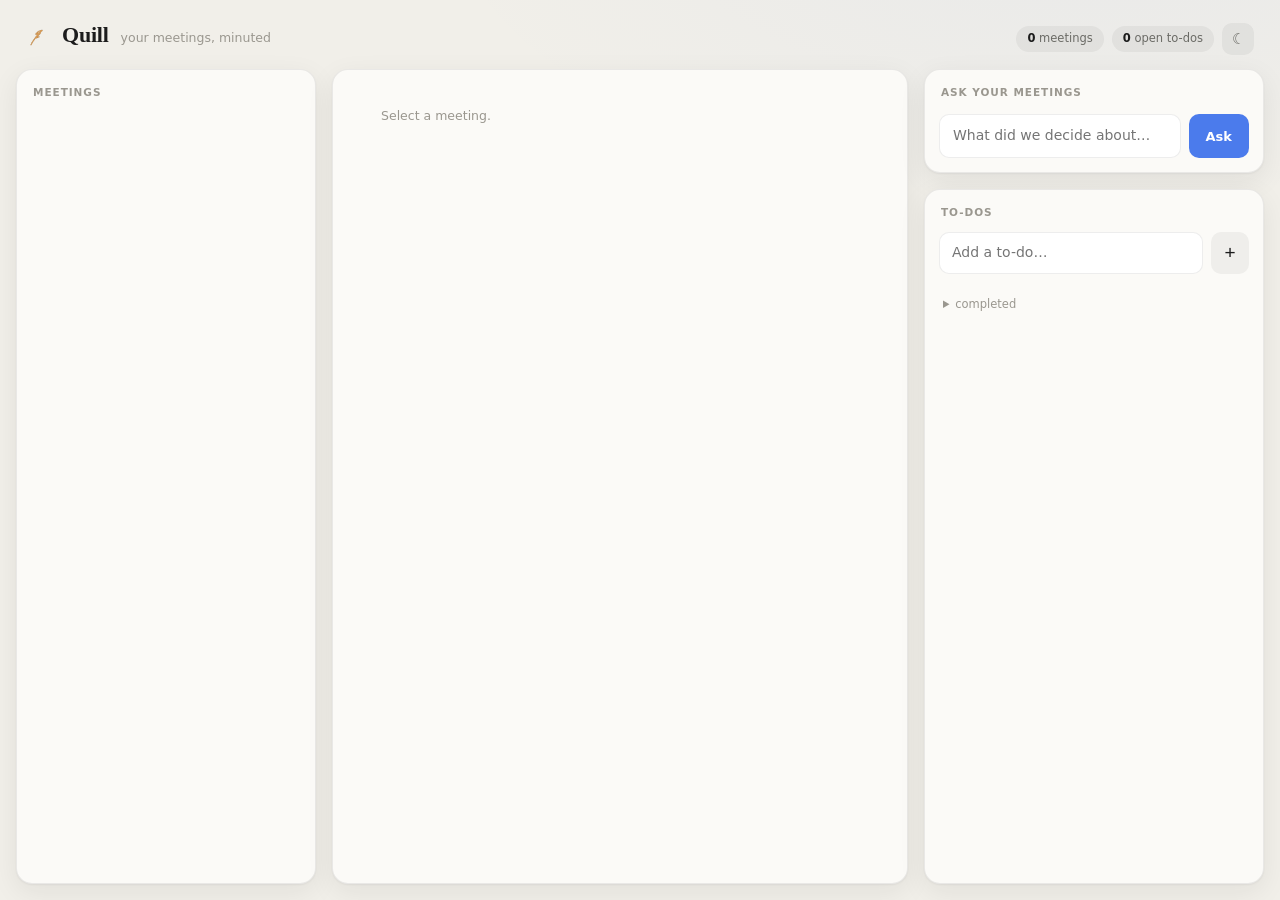
==== assets/dashboard.html @ 97eabee0 "Initial commit: Quill Co-Authored-By: Claude Fable 5 <noreply@anthropic.com>" ====
<!doctype html>
<html lang="en">
<head>
<meta charset="utf-8">
<meta name="viewport" content="width=device-width, initial-scale=1">
<title>Quill</title>
<style>
  :root{
    --ink:#1c1c1c; --paper:#f1efe9; --card:#fbfaf7; --white:#ffffff;
    --sec:#6b6b66; --ter:#9a978f; --accent:#4b7bec; --accent-h:#3d6bd8;
    --me:#7db8ff; --them:#e8a33d; --red:#d2543a;
    --ghost:rgba(28,28,28,.05); --ghost-h:rgba(28,28,28,.09);
    --hair:rgba(28,28,28,.08);
    --shadow:0 1px 2px rgba(28,28,28,.05), 0 8px 28px rgba(28,28,28,.07);
    --due-fg:#8a6210; --due-bg:rgba(232,163,61,.15);
    --over-fg:#d2543a; --over-bg:rgba(210,84,58,.12);
    --tint:rgba(75,123,236,.05);
  }
  [data-theme="dark"]{
    --ink:#eae8e2; --paper:#141311; --card:#1c1b18; --white:#252420;
    --sec:#a6a39b; --ter:#7b786f; --accent:#6b93f0; --accent-h:#84a5f4;
    --me:#7db8ff; --them:#e8a33d; --red:#e06550;
    --ghost:rgba(255,255,255,.06); --ghost-h:rgba(255,255,255,.11);
    --hair:rgba(255,255,255,.09);
    --shadow:0 1px 2px rgba(0,0,0,.5), 0 10px 30px rgba(0,0,0,.4);
    --due-fg:#e8b45c; --due-bg:rgba(232,163,61,.14);
    --over-fg:#ef8570; --over-bg:rgba(224,101,80,.16);
    --tint:rgba(107,147,240,.06);
  }
  *{box-sizing:border-box;margin:0}
  html,body{height:100%}
  body{transition:background .25s, color .25s;background:
        radial-gradient(1100px 500px at 85% -10%, var(--tint), transparent 60%),
        var(--paper);
       color:var(--ink);font:14px/1.55 -apple-system,system-ui,sans-serif;
       display:flex;flex-direction:column;overflow:hidden;
       -webkit-font-smoothing:antialiased}
  .serif{font-family:ui-serif,"New York",Georgia,serif}
  ::-webkit-scrollbar{width:9px}
  ::-webkit-scrollbar-thumb{background:rgba(28,28,28,.14);border-radius:8px;
                            border:2.5px solid transparent;background-clip:content-box}
  ::-webkit-scrollbar-thumb:hover{background:rgba(28,28,28,.25);background-clip:content-box}

  header{display:flex;align-items:baseline;gap:12px;padding:18px 26px 14px;flex:none}
  header img{width:24px;height:24px;align-self:center}
  header .wm{font-size:22px;font-weight:700;letter-spacing:-.01em}
  header .sub{color:var(--ter);font-size:12.5px}
  .stats{margin-left:auto;display:flex;gap:8px}
  .chip{font-size:11.5px;color:var(--sec);background:var(--ghost);
        padding:4px 11px;border-radius:20px;align-self:center}
  .chip b{color:var(--ink)}
  .themeBtn{border:none;background:var(--ghost);width:32px;height:32px;border-radius:10px;
            cursor:pointer;color:var(--sec);font-size:15px;align-self:center;
            transition:background .12s}
  .themeBtn:hover{background:var(--ghost-h)}

  main{display:grid;grid-template-columns:300px minmax(0,1fr) 340px;gap:16px;
       flex:1;min-height:0;padding:0 16px 16px}
  @media (max-width:1100px){
    body{overflow:auto}
    main{grid-template-columns:minmax(0,1fr);grid-auto-rows:auto;height:auto}
    .pane{min-height:220px;max-height:70vh}
    .right{min-height:0}
  }
  .pane{background:var(--card);border:1px solid var(--hair);border-radius:16px;
        box-shadow:var(--shadow);min-height:0;display:flex;flex-direction:column}
  .pane-head{padding:14px 16px 10px;font-size:10.5px;font-weight:700;
             letter-spacing:.09em;text-transform:uppercase;color:var(--ter);flex:none}
  .scroll{overflow-y:auto;min-height:0;flex:1}

  /* meetings */
  .mtg{position:relative;padding:12px 14px 12px 18px;margin:0 8px 6px;border-radius:12px;
       cursor:pointer;transition:background .12s}
  .mtg:hover{background:var(--ghost)}
  .mtg.sel{background:var(--white);box-shadow:0 2px 12px rgba(28,28,28,.09)}
  .mtg.sel::before{content:"";position:absolute;left:6px;top:14px;bottom:14px;width:3px;
                   border-radius:3px;background:var(--accent)}
  .mtg .d{font-size:10.5px;color:var(--ter);font-variant-numeric:tabular-nums;
          letter-spacing:.03em}
  .mtg .t{font-weight:600;font-size:14px;margin:2px 0 4px;line-height:1.3}
  .mtg .s{font-size:11.5px;color:var(--sec);line-height:1.45;display:-webkit-box;
          -webkit-line-clamp:2;-webkit-box-orient:vertical;overflow:hidden}

  /* note pane */
  .note-scroll{padding:26px 32px}
  .note-head{display:flex;align-items:flex-start;gap:12px;margin-bottom:4px}
  .note-head h1{font-size:23px;line-height:1.25;flex:1;letter-spacing:-.01em}
  .del-mtg{flex:none;border:none;background:var(--ghost);color:var(--ter);width:30px;
           height:30px;border-radius:8px;cursor:pointer;font-size:14px;line-height:1}
  .del-mtg:hover{background:rgba(210,84,58,.12);color:var(--red)}
  .enh-mtg{flex:none;border:none;background:var(--ghost);color:var(--ter);width:30px;
           height:30px;border-radius:8px;cursor:pointer;font-size:14px;line-height:1}
  .enh-mtg:hover{background:rgba(75,123,236,.14);color:var(--accent)}
  .enh-mtg:disabled{opacity:.4;cursor:default}
  .metapop{display:none;margin:2px 0 10px;padding:7px 12px;background:var(--ghost);
           border-radius:9px;font-size:12px;color:var(--sec);width:fit-content}
  .metapop.show{display:block}
  .meta-btn{flex:none;border:none;background:var(--ghost);color:var(--ter);width:30px;
            height:30px;border-radius:8px;cursor:pointer;font-size:13.5px;line-height:1}
  .meta-btn:hover{background:var(--ghost-h);color:var(--sec)}
  #noteWrap h2{font-size:11.5px;font-weight:700;letter-spacing:.08em;text-transform:uppercase;
           color:var(--sec);margin:34px 0 12px;display:flex;align-items:center;gap:8px}
  #noteWrap h2::after{content:"";flex:1;height:1px;background:var(--hair)}
  #noteWrap p{margin:10px 0;max-width:74ch;line-height:1.65}
  #noteWrap ul{margin:8px 0 16px 4px;list-style:none}
  #noteWrap li{margin:6px 0;padding-left:18px;position:relative;line-height:1.55}
  #noteWrap li::before{content:"";position:absolute;left:2px;top:.62em;width:5px;height:5px;
                   border-radius:50%;background:var(--them)}
  #noteWrap li.task::before{background:var(--accent)}
  #noteWrap li.task.done{color:var(--ter);text-decoration:line-through}
  #noteWrap a{color:var(--accent);text-decoration:none}
  .tbtn{margin:26px 0 4px;font-size:12px;font-weight:600;color:var(--accent);
        cursor:pointer;background:var(--ghost);border:none;border-radius:9px;
        padding:9px 15px;transition:background .12s}
  .tbtn:hover{background:var(--ghost-h)}
  #transcript{margin-top:16px;font-size:13px;line-height:1.65;display:none;
              border-top:1px solid var(--hair);padding-top:16px}
  .trline{margin:7px 0;color:var(--ink);max-width:74ch}
  .trline .spk{font-size:9.5px;font-weight:700;letter-spacing:.07em;border-radius:5px;
               padding:1.5px 6px;margin-right:8px;vertical-align:1px}
  .trline.me .spk{color:#2c5db8;background:rgba(125,184,255,.22)}
  .trline.them .spk{color:#8a6210;background:rgba(232,163,61,.2)}
  [data-theme="dark"] .trline.me .spk{color:#a9ccff}
  [data-theme="dark"] .trline.them .spk{color:#eec27c}
  .trline .ts{font-size:10.5px;color:var(--ter);font-variant-numeric:tabular-nums;
              margin-right:7px}
  .trhead{color:var(--ter);font-size:12px;margin:2px 0}
  .empty{color:var(--ter);font-size:12.5px;padding:10px 16px}

  /* right column */
  .right{display:flex;flex-direction:column;gap:16px;min-height:0}
  .right .pane.ask{flex:none}
  .right .pane.todos{flex:1;min-height:0}

  .askbody{padding:4px 14px 14px}
  .askrow{display:flex;gap:8px}
  .askrow input{flex:1;border:1px solid var(--hair);background:var(--white);
                border-radius:10px;padding:10px 13px;font:inherit;outline:none;
                transition:border-color .12s, box-shadow .12s}
  .askrow input:focus{border-color:var(--accent);box-shadow:0 0 0 3px rgba(75,123,236,.14)}
  .btn{background:var(--accent);color:#fff;border:none;border-radius:10px;
       padding:10px 17px;font:600 13px -apple-system,system-ui;cursor:pointer;
       transition:background .12s}
  .btn:hover{background:var(--accent-h)}
  .btn:disabled{opacity:.45;cursor:default}
  #answer{background:var(--white);border:1px solid var(--hair);border-radius:12px;
          padding:13px 15px;font-size:13px;display:none;max-height:36vh;
          overflow-y:auto;margin-top:10px;line-height:1.6}
  #answer p{margin:6px 0}
  #answer ul{margin:4px 0 4px 18px}
  #answer b{font-weight:600}
  .thinking{color:var(--ter);font-style:italic}
  .thinking::after{content:"";animation:dots 1.4s steps(4,end) infinite}
  @keyframes dots{0%{content:""}25%{content:"."}50%{content:".."}75%{content:"..."}}

  /* todos */
  .addrow{display:flex;gap:8px;padding:2px 14px 12px}
  .addrow input{flex:1;border:1px solid var(--hair);background:var(--white);
                border-radius:10px;padding:9px 12px;font:inherit;outline:none;
                transition:border-color .12s, box-shadow .12s}
  .addrow input:focus{border-color:var(--accent);box-shadow:0 0 0 3px rgba(75,123,236,.14)}
  .addbtn{width:38px;flex:none;border:none;border-radius:10px;background:var(--ghost);
          color:var(--ink);font-size:19px;cursor:pointer;transition:background .12s}
  .addbtn:hover{background:var(--ghost-h)}
  .todo{display:flex;gap:10px;align-items:flex-start;padding:9px 10px;margin:0 8px 4px;
        border-radius:10px;font-size:13px;line-height:1.45;position:relative}
  .todo:hover{background:var(--ghost)}
  .todo input[type=checkbox]{margin-top:3px;accent-color:var(--accent);flex:none;
                             width:15px;height:15px;cursor:pointer}
  .todo .body{flex:1;min-width:0}
  .todo .chips{display:flex;gap:6px;margin-top:3px;flex-wrap:wrap}
  .tchip{font-size:10px;color:var(--sec);background:var(--ghost);border-radius:6px;
         padding:2px 7px;white-space:nowrap}
  .tchip.due{color:var(--due-fg);background:var(--due-bg)}
  .tchip.over{color:var(--over-fg);background:var(--over-bg)}
  .todo .x{opacity:0;border:none;background:none;color:var(--ter);cursor:pointer;
           font-size:13px;padding:2px 5px;border-radius:6px;flex:none;transition:opacity .1s}
  .todo:hover .x{opacity:1}
  .todo .x:hover{color:var(--red);background:rgba(210,84,58,.1)}
  .todo.done .body{color:var(--ter);text-decoration:line-through}
  #doneWrap{margin:4px 8px 10px}
  #doneWrap summary{color:var(--ter);font-size:11.5px;cursor:pointer;padding:6px 10px;
                    user-select:none}
</style>
</head>
<body>
<header>
  <img src="[data-uri]" alt="">
  <span class="wm serif">Quill</span>
  <span class="sub">your meetings, minuted</span>
  <div class="stats">
    <span class="chip"><b id="nMtg">0</b>&nbsp;meetings</span>
    <span class="chip"><b id="nTodo">0</b>&nbsp;open to-dos</span>
    <button class="themeBtn" id="themeBtn" title="Toggle night mode">☾</button>
  </div>
</header>
<main>
  <section class="pane">
    <div class="pane-head">Meetings</div>
    <div class="scroll" id="list"></div>
  </section>

  <section class="pane">
    <div class="scroll note-scroll">
      <div id="noteWrap">
        <div class="empty">Select a meeting.</div>
      </div>
      <button class="tbtn" id="tbtn" style="display:none">Show full transcript</button>
      <div id="transcript"></div>
    </div>
  </section>

  <div class="right">
    <section class="pane ask">
      <div class="pane-head">Ask your meetings</div>
      <div class="askbody">
        <div class="askrow">
          <input id="q" placeholder="What did we decide about…">
          <button class="btn" id="askBtn">Ask</button>
        </div>
        <div id="answer"></div>
      </div>
    </section>
    <section class="pane todos">
      <div class="pane-head">To-dos</div>
      <div class="addrow">
        <input id="newTodo" placeholder="Add a to-do…">
        <button class="addbtn" id="addBtn" title="Add">+</button>
      </div>
      <div class="scroll">
        <div id="todos"></div>
        <details id="doneWrap"><summary>completed</summary><div id="dones"></div></details>
      </div>
    </section>
  </div>
</main>
<script>
const esc = s => s.replace(/&/g,"&amp;").replace(/</g,"&lt;").replace(/>/g,"&gt;");
const api = (p, body) => fetch(p, body ? {method:"POST",
  headers:{"Content-Type":"application/json"}, body:JSON.stringify(body)} : undefined)
  .then(r=>r.json());

let lastMeta = "";
function md(src){
  lastMeta = "";
  const fm = src.match(/^---\n([\s\S]*?)\n---\n/);
  if (fm){
    const a = (fm[1].match(/attendees:\s*\[(.*)\]/)||[])[1] || "";
    const d = (fm[1].match(/date:\s*(\S+)/)||[])[1] || "";
    lastMeta = d.replace("T", "  ·  ") + (a ? "  ·  " + a : "");
    src = src.slice(fm[0].length);
  }
  const out=[]; let inUl=false;
  const flush=()=>{ if(inUl){out.push("</ul>");inUl=false;} };
  for (let line of src.split("\n")){
    let m;
    if ((m=line.match(/^##\s+(.*)/)))  {flush(); out.push(`<h2>${esc(m[1])}</h2>`); continue;}
    if ((m=line.match(/^#\s+(.*)/)))   {flush(); out.push(`<h1 class="serif">${esc(m[1])}</h1>`); continue;}
    if ((m=line.match(/^- \[([ xX])\]\s?(.*)/))){
      if(!inUl){out.push("<ul>");inUl=true;}
      out.push(`<li class="task${m[1]!==" "?" done":""}">${inline(m[2])}</li>`);
      continue;}
    if ((m=line.match(/^[-*]\s+(.*)/))){if(!inUl){out.push("<ul>");inUl=true;}
      out.push(`<li>${inline(m[1])}</li>`); continue;}
    flush();
    if (line.trim()==="" || line.trim()==="---") continue;
    out.push(`<p>${inline(line)}</p>`);
  }
  flush();
  return out.join("\n");
}
const inline = s => esc(s)
  .replace(/\[\[(?:Transcripts\/)?([^\]]+)\]\]/g, "<a>$1</a>")
  .replace(/\*\*([^*]+)\*\*/g, "<b>$1</b>");

function trHtml(t){
  return t.split("\n").map(l=>{
    const m = l.match(/^- \*\*(Me|Them)\*\* \[([\d:]+)\]: (.*)$/);
    if (m) return `<div class="trline ${m[1].toLowerCase()}"><span class="spk">${m[1]==="Me"?"ME":"THEM"}</span><span class="ts">${m[2]}</span>${esc(m[3])}</div>`;
    if (!l.trim() || l.startsWith("# ")) return "";
    return `<div class="trhead">${esc(l)}</div>`;
  }).join("");
}

// night mode: manual choice persists; default follows system
const applyTheme = t => document.documentElement.setAttribute("data-theme", t);
const sysDark = matchMedia("(prefers-color-scheme: dark)");
let theme = localStorage.getItem("quill-theme") || (sysDark.matches ? "dark" : "light");
applyTheme(theme);
document.addEventListener("DOMContentLoaded", ()=>{
  const b = document.getElementById("themeBtn");
  const paint = ()=> b.textContent = theme === "dark" ? "☀" : "☾";
  paint();
  b.onclick = ()=>{ theme = theme === "dark" ? "light" : "dark";
                    localStorage.setItem("quill-theme", theme); applyTheme(theme); paint(); };
});

let meetings=[], selName=null;
async function loadMeetings(keepSel=true){
  meetings = await api("/api/meetings");
  document.getElementById("nMtg").textContent = meetings.length;
  if (!keepSel || !meetings.some(m=>m.name===selName))
    selName = meetings.length ? meetings[0].name : null;
  const L = document.getElementById("list");
  L.innerHTML = meetings.map(m=>`
    <div class="mtg ${m.name===selName?"sel":""}" onclick="openNote(${JSON.stringify(m.name).replace(/"/g,"&quot;")})">
      <div class="d">${m.date}</div>
      <div class="t serif">${esc(m.name.slice(11)||m.name)}</div>
      <div class="s">${esc(m.summary)}</div>
    </div>`).join("") || `<div class="empty">No meetings yet — take a call.</div>`;
  if (selName) openNote(selName); else
    document.getElementById("noteWrap").innerHTML = `<div class="empty">No meetings yet.</div>`;
}

async function openNote(name){
  selName = name;
  document.querySelectorAll(".mtg").forEach(el=>{
    el.classList.toggle("sel", el.querySelector(".t").textContent === (name.slice(11)||name));
  });
  const r = await api("/api/note?name="+encodeURIComponent(name));
  const body = md(r.content||"");
  document.getElementById("noteWrap").innerHTML = `
    <div class="note-head">
      <h1 class="serif">${esc(name.slice(11)||name)}</h1>
      <button class="meta-btn" title="Date, time & attendees"
              onclick='document.getElementById("metaPop").classList.toggle("show")'>ⓘ</button>
      <button class="enh-mtg" id="enhBtn" title="Enhance: re-transcribe & re-summarize from audio"
              onclick='enhMeeting(${JSON.stringify(name)})'>↻</button>
      <button class="del-mtg" title="Delete this meeting everywhere"
              onclick='delMeeting(${JSON.stringify(name)})'>✕</button>
    </div>
    <div id="metaPop" class="metapop">${esc(lastMeta || "no metadata")}</div>` + body;
  const tb=document.getElementById("tbtn"), tr=document.getElementById("transcript");
  tr.style.display="none"; tr.textContent=""; tb.style.display="inline-block";
  tb.textContent="Show full transcript";
  tb.onclick = async ()=>{
    if (tr.style.display==="none"){
      const link = ((r.content||"").match(/\[\[Transcripts\/([^\]]+)\]\]/)||[])[1];
      if (!link) tr.textContent="(no transcript linked)";
      else tr.innerHTML = trHtml((await api("/api/transcript?name="+encodeURIComponent(link))).content || "(missing)");
      tr.style.display="block"; tb.textContent="Hide transcript";
    } else { tr.style.display="none"; tb.textContent="Show full transcript"; }
  };
}

async function enhMeeting(name){
  if (!confirm(`Re-process "${name.slice(11)||name}" from its audio?\n\nRebuilds the transcript and note with the current (better) models. Takes a few minutes; you'll get a notification.`)) return;
  const b = document.getElementById("enhBtn");
  if (b){ b.disabled = true; b.textContent = "…"; }
  const r = await api("/api/meeting/enhance", {name});
  if (!r.ok) { alert(r.error || "could not enhance"); if(b){b.disabled=false;b.textContent="↻";} }
}

async function delMeeting(name){
  if (!confirm(`Delete "${name.slice(11)||name}" everywhere?\n\nRemoves the note, transcript, its to-dos, the index line, and the recording. Cannot be undone.`)) return;
  await api("/api/meeting/delete", {name});
  selName = null;
  loadMeetings(false); loadTodos();
}

const today = new Date().toISOString().slice(0,10);
function todoRow(line, done){
  const m = line.match(/-\s\[[ xX]\]\s(.*)$/);
  let body = m ? m[1] : line;
  const src = (body.match(/\(from \[\[([^\]]+)\]\]\)/)||[])[1];
  const due = (body.match(/📅\s*(\d{4}-\d{2}-\d{2})/)||[])[1];
  body = body.replace(/\(from \[\[[^\]]+\]\]\)/,"").replace(/📅\s*\d{4}-\d{2}-\d{2}/,"")
             .replace(/🙋\s*\S+/,"").trim();
  const chips =
    (due?`<span class="tchip ${!done && due<today?"over":"due"}">📅 ${due}</span>`:"") +
    (src?`<span class="tchip">${esc(src.slice(11)||src)}</span>`:"");
  return `<div class="todo ${done?"done":""}">
    <input type="checkbox" ${done?"checked":""} onchange='api("/api/todo",{line:${JSON.stringify(line)}}).then(loadTodos)'>
    <div class="body">${esc(body)}${chips?`<div class="chips">${chips}</div>`:""}</div>
    <button class="x" title="Remove" onclick='delTodo(${JSON.stringify(line)})'>✕</button>
  </div>`;
}
async function loadTodos(){
  const t = await api("/api/todos");
  document.getElementById("nTodo").textContent = t.open.length;
  document.getElementById("todos").innerHTML =
    t.open.length ? t.open.map(l=>todoRow(l,false)).join("")
                  : `<div class="empty">Nothing pending. Meetings add tasks here — or add your own above.</div>`;
  document.getElementById("dones").innerHTML = t.done.map(l=>todoRow(l,true)).join("");
  document.getElementById("doneWrap").style.display = t.done.length ? "block" : "none";
}
async function delTodo(line){ await api("/api/todo/delete",{line}); loadTodos(); }
async function addTodo(){
  const inp = document.getElementById("newTodo");
  const text = inp.value.trim();
  if (!text) return;
  inp.value="";
  await api("/api/todo/add",{text});
  loadTodos();
}
document.getElementById("addBtn").onclick = addTodo;
document.getElementById("newTodo").addEventListener("keydown", e=>{if(e.key==="Enter") addTodo();});

async function ask(){
  const q = document.getElementById("q").value.trim();
  if(!q) return;
  const btn=document.getElementById("askBtn"), a=document.getElementById("answer");
  btn.disabled=true; a.style.display="block";
  a.innerHTML=`<span class="thinking">reading your meetings</span>`;
  try{
    const r = await api("/api/ask",{q});
    a.innerHTML = r.answer ? md(r.answer) : `<span class="thinking">${esc(r.error||"no answer")}</span>`;
  }catch(e){ a.innerHTML=`<span class="thinking">error: ${esc(String(e))}</span>`; }
  btn.disabled=false;
}
document.getElementById("askBtn").onclick = ask;
document.getElementById("q").addEventListener("keydown", e=>{if(e.key==="Enter") ask();});

loadMeetings(); loadTodos();
setInterval(loadTodos, 30000);
setInterval(()=>loadMeetings(true), 60000);
</script>
</body>
</html>
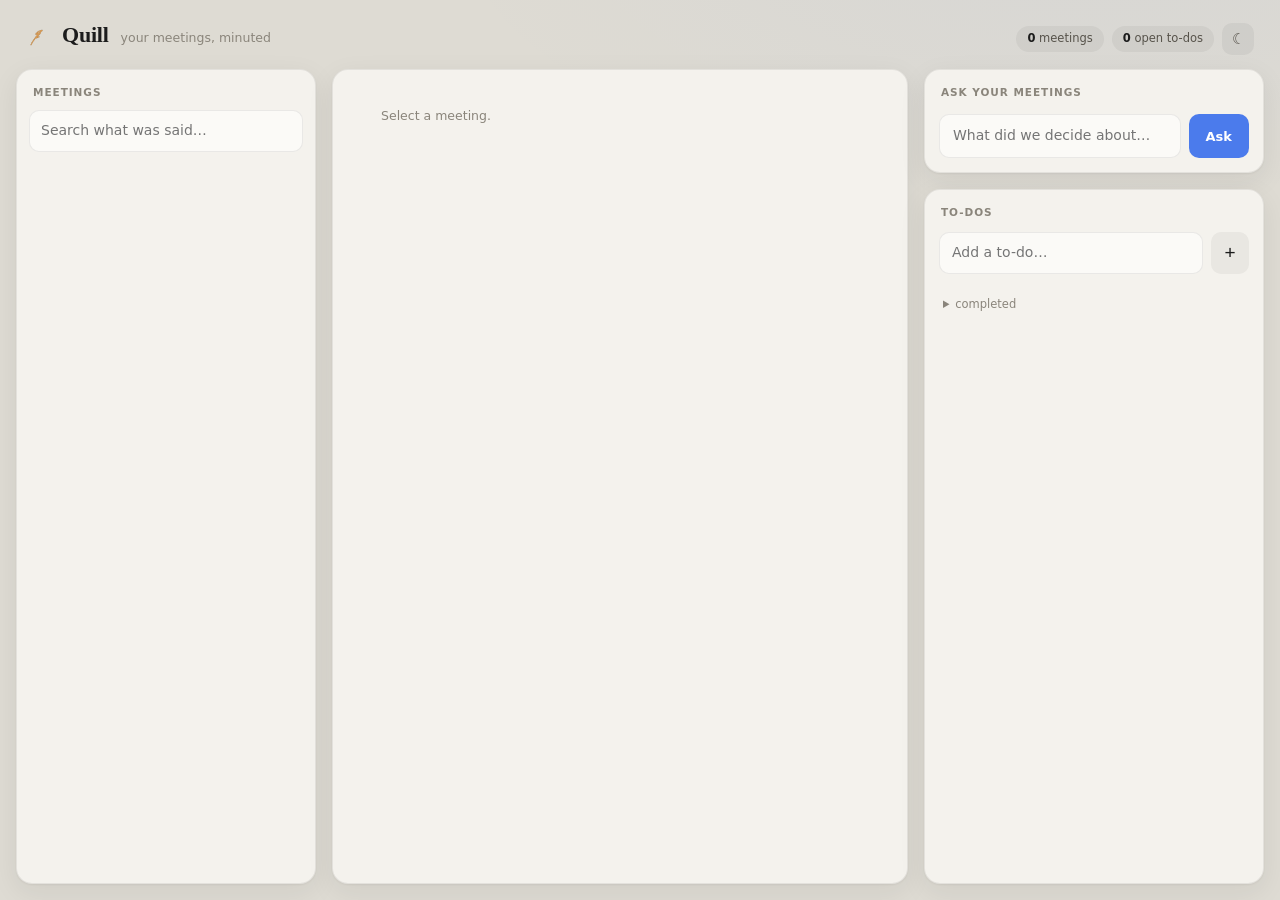
==== commit e8e7db9f: "feat(dashboard): full-text search and store-listing palette /api/search?q= sweeps meeting notes and " ====
--- a/assets/dashboard.html
+++ b/assets/dashboard.html
@@ -6,8 +6,8 @@
 <title>Quill</title>
 <style>
   :root{
-    --ink:#1c1c1c; --paper:#f1efe9; --card:#fbfaf7; --white:#ffffff;
-    --sec:#6b6b66; --ter:#9a978f; --accent:#4b7bec; --accent-h:#3d6bd8;
+    --ink:#1c1c1c; --paper:#dedbd3; --card:#f4f2ed; --white:#fbfaf7;
+    --sec:#57534b; --ter:#8a857b; --accent:#4b7bec; --accent-h:#3d6bd8;
     --me:#7db8ff; --them:#e8a33d; --red:#d2543a;
     --ghost:rgba(28,28,28,.05); --ghost-h:rgba(28,28,28,.09);
     --hair:rgba(28,28,28,.08);
@@ -80,6 +80,16 @@
   .mtg .t{font-weight:600;font-size:14px;margin:2px 0 4px;line-height:1.3}
   .mtg .s{font-size:11.5px;color:var(--sec);line-height:1.45;display:-webkit-box;
           -webkit-line-clamp:2;-webkit-box-orient:vertical;overflow:hidden}
+  .search-wrap{padding:0 12px 10px;flex:none}
+  .search-wrap input{width:100%;border:1px solid var(--hair);background:var(--white);
+                     border-radius:10px;padding:9px 11px;font:inherit;color:var(--ink);
+                     outline:none;transition:border-color .12s, box-shadow .12s}
+  .search-wrap input:focus{border-color:var(--accent);
+                           box-shadow:0 0 0 3px rgba(75,123,236,.14)}
+  .result-count{padding:0 18px 8px;color:var(--ter);font-size:11px}
+  .search-result .s{display:block;-webkit-line-clamp:unset;margin-top:5px}
+  mark{background:rgba(244,202,73,.4);color:var(--ink);border-radius:3px;padding:0 2px}
+  [data-theme="dark"] mark{background:rgba(232,180,54,.32);color:#fff3c4}
 
   /* note pane */
   .note-scroll{padding:26px 32px}
@@ -197,6 +207,10 @@
 <main>
   <section class="pane">
     <div class="pane-head">Meetings</div>
+    <div class="search-wrap">
+      <input id="meetingSearch" type="search" placeholder="Search what was said…"
+             autocomplete="off" aria-label="Search meetings">
+    </div>
     <div class="scroll" id="list"></div>
   </section>
 
@@ -284,8 +298,7 @@
 
 // night mode: manual choice persists; default follows system
 const applyTheme = t => document.documentElement.setAttribute("data-theme", t);
-const sysDark = matchMedia("(prefers-color-scheme: dark)");
-let theme = localStorage.getItem("quill-theme") || (sysDark.matches ? "dark" : "light");
+let theme = localStorage.getItem("quill-theme") || "light";
 applyTheme(theme);
 document.addEventListener("DOMContentLoaded", ()=>{
   const b = document.getElementById("themeBtn");
@@ -295,19 +308,25 @@
                     localStorage.setItem("quill-theme", theme); applyTheme(theme); paint(); };
 });
 
-let meetings=[], selName=null;
+let meetings=[], selName=null, searchTimer=null, searchRequest=0;
+function renderMeetings(){
+  const L = document.getElementById("list");
+  L.innerHTML = meetings.map(m=>`
+    <div class="mtg ${m.name===selName?"sel":""}" data-name="${encodeURIComponent(m.name)}"
+         onclick="openNote(${JSON.stringify(m.name).replace(/"/g,"&quot;")})">
+      <div class="d">${m.date}</div>
+      <div class="t serif">${esc(m.name.slice(11)||m.name)}</div>
+      <div class="s">${esc(m.summary)}</div>
+    </div>`).join("") || `<div class="empty">No meetings yet — take a call.</div>`;
+}
+
 async function loadMeetings(keepSel=true){
   meetings = await api("/api/meetings");
   document.getElementById("nMtg").textContent = meetings.length;
   if (!keepSel || !meetings.some(m=>m.name===selName))
     selName = meetings.length ? meetings[0].name : null;
-  const L = document.getElementById("list");
-  L.innerHTML = meetings.map(m=>`
-    <div class="mtg ${m.name===selName?"sel":""}" onclick="openNote(${JSON.stringify(m.name).replace(/"/g,"&quot;")})">
-      <div class="d">${m.date}</div>
-      <div class="t serif">${esc(m.name.slice(11)||m.name)}</div>
-      <div class="s">${esc(m.summary)}</div>
-    </div>`).join("") || `<div class="empty">No meetings yet — take a call.</div>`;
+  if (document.getElementById("meetingSearch").value.trim().length < 2)
+    renderMeetings();
   if (selName) openNote(selName); else
     document.getElementById("noteWrap").innerHTML = `<div class="empty">No meetings yet.</div>`;
 }
@@ -315,7 +334,7 @@
 async function openNote(name){
   selName = name;
   document.querySelectorAll(".mtg").forEach(el=>{
-    el.classList.toggle("sel", el.querySelector(".t").textContent === (name.slice(11)||name));
+    el.classList.toggle("sel", decodeURIComponent(el.dataset.name) === name);
   });
   const r = await api("/api/note?name="+encodeURIComponent(name));
   const body = md(r.content||"");
@@ -343,6 +362,43 @@
   };
 }
 
+function highlight(src, term){
+  if (!term) return esc(src);
+  const parts = src.split(new RegExp(`(${term.replace(/[.*+?^${}()|[\]\\]/g,"\\$&")})`, "ig"));
+  return parts.map((part, i)=>i%2 ? `<mark>${esc(part)}</mark>` : esc(part)).join("");
+}
+async function searchMeetings(){
+  const input = document.getElementById("meetingSearch");
+  const term = input.value.trim();
+  clearTimeout(searchTimer);
+  if (term.length < 2){
+    searchRequest++;
+    renderMeetings();
+    return;
+  }
+  searchTimer = setTimeout(async ()=>{
+    const request = ++searchRequest;
+    const data = await api("/api/search?q="+encodeURIComponent(term));
+    if (request !== searchRequest || input.value.trim() !== term) return;
+    const L = document.getElementById("list");
+    L.innerHTML = `<div class="result-count">${data.results.length} results</div>` +
+      (data.results.map(r=>{
+        const target = r.meeting_name || r.name;
+        return `<div class="mtg search-result ${target===selName?"sel":""}"
+                     data-name="${encodeURIComponent(target)}"
+                     onclick="openNote(${JSON.stringify(target).replace(/"/g,"&quot;")})">
+          <div class="d">${esc(r.date || "Undated")} · ${r.count} ${r.count===1?"match":"matches"}</div>
+          <div class="t serif">${highlight(r.title, term)}</div>
+          ${r.snippets.map(s=>`<div class="s">${highlight(s, term)}</div>`).join("")}
+        </div>`;
+      }).join("") || `<div class="empty">No matching meetings.</div>`);
+  }, 250);
+}
+document.getElementById("meetingSearch").addEventListener("input", searchMeetings);
+document.getElementById("meetingSearch").addEventListener("keydown", e=>{
+  if (e.key==="Escape"){ e.currentTarget.value=""; searchMeetings(); }
+});
+
 async function enhMeeting(name){
   if (!confirm(`Re-process "${name.slice(11)||name}" from its audio?\n\nRebuilds the transcript and note with the current (better) models. Takes a few minutes; you'll get a notification.`)) return;
   const b = document.getElementById("enhBtn");
